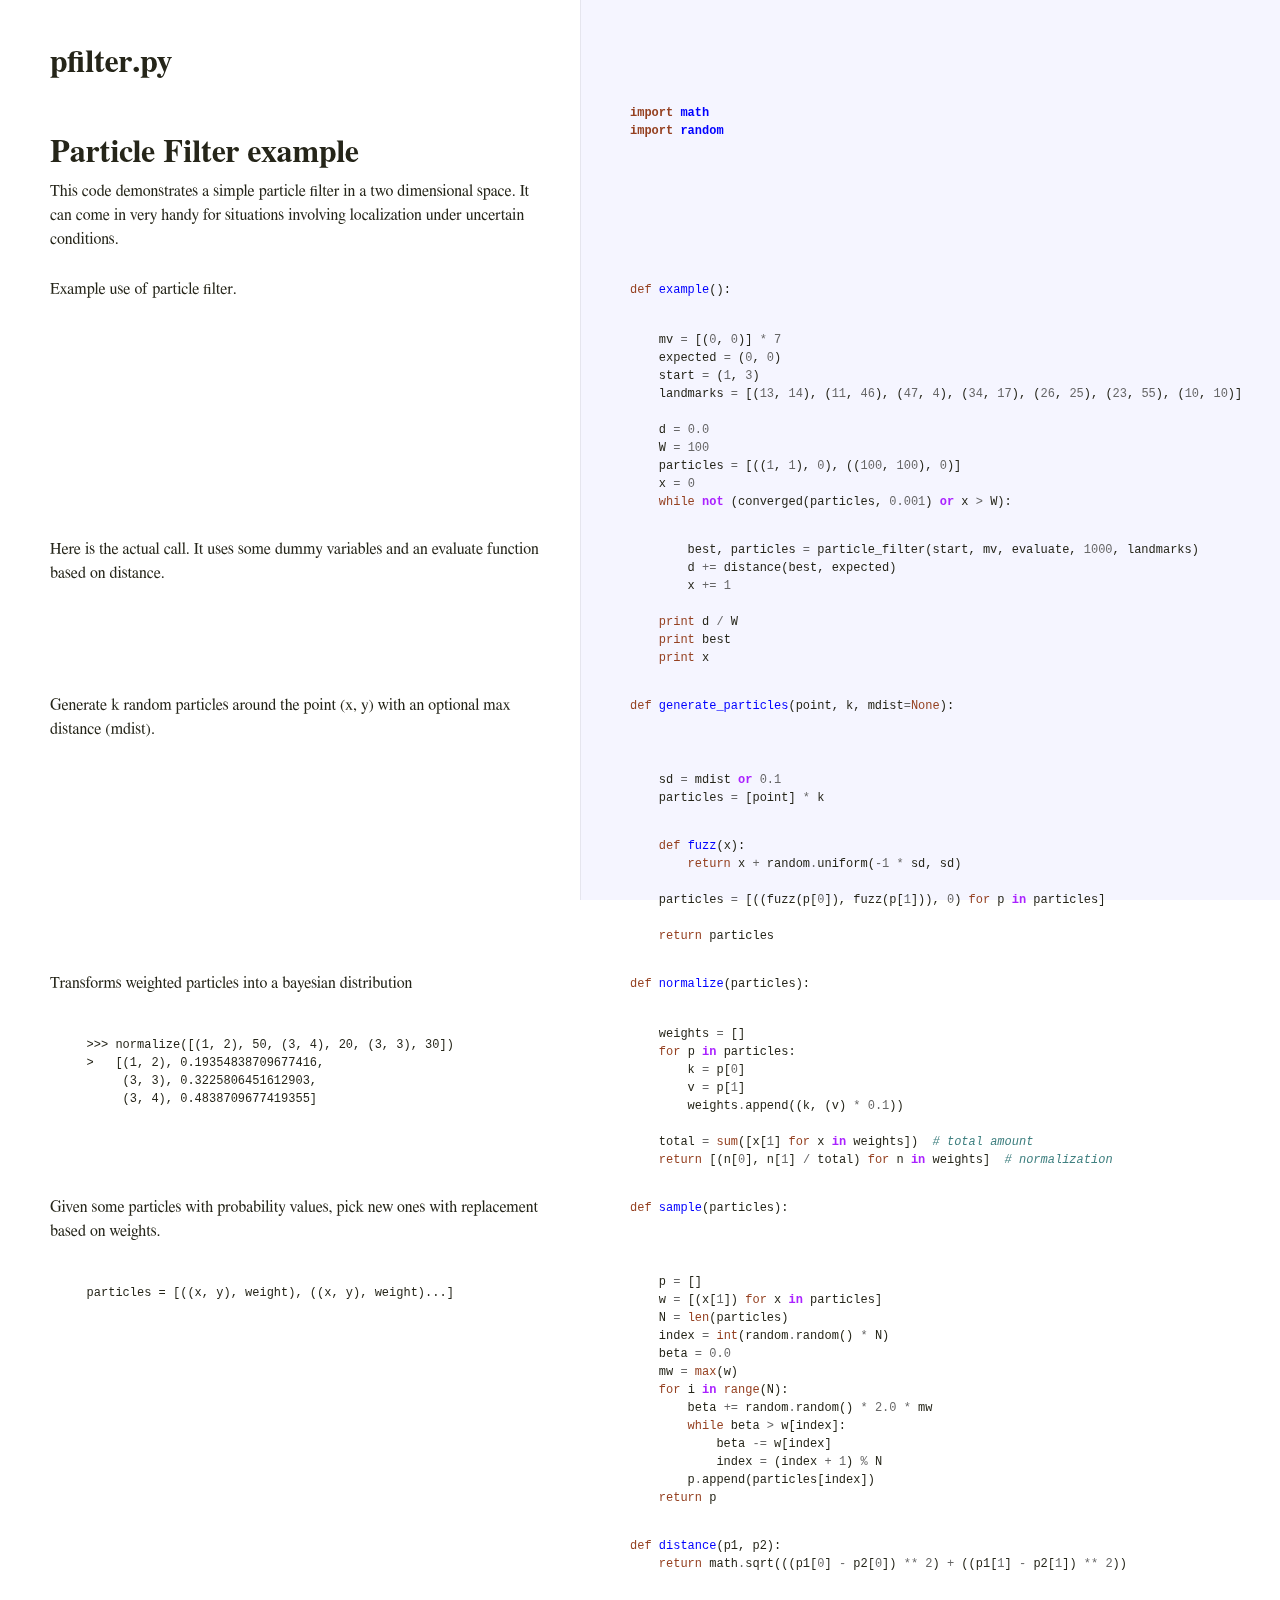
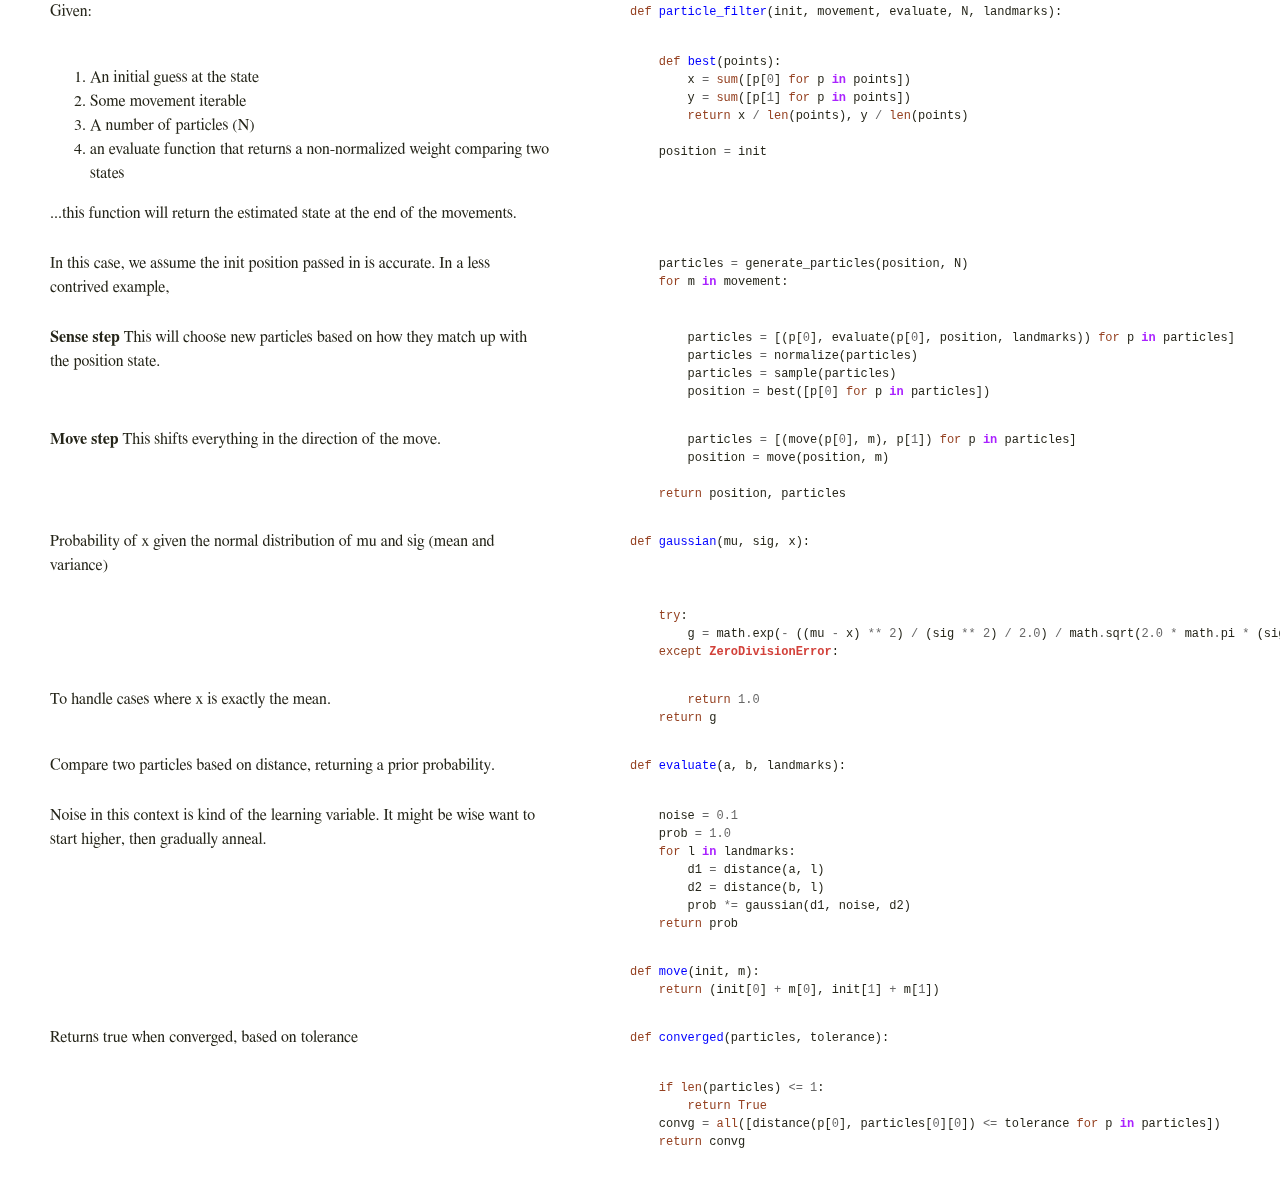
==== docs/pfilter.html @ 171ac540 "docs with pycco" ====
<!DOCTYPE html>
<html>
<head>
  <meta http-equiv="content-type" content="text/html;charset=utf-8">
  <title>pfilter.py</title>
  <link rel="stylesheet" href="pycco.css">
</head>
<body>
<div id="background"></div>
<div id='container'>
  <div class='section'>
    <div class='docs'><h1>pfilter.py</h1></div>
  </div>
  <div class='clearall'>
  <div class='section' id='section-0'>
    <div class='docs'>
      <div class='octowrap'>
        <a class='octothorpe' href='#section-0'>#</a>
      </div>
      <h1>Particle Filter example</h1>
<p>This code demonstrates a simple particle filter in a two dimensional space. It can come in very handy for situations involving localization under uncertain conditions.</p>
    </div>
    <div class='code'>
      <div class="highlight"><pre><span class="kn">import</span> <span class="nn">math</span>
<span class="kn">import</span> <span class="nn">random</span></pre></div>
    </div>
  </div>
  <div class='clearall'></div>
  <div class='section' id='section-1'>
    <div class='docs'>
      <div class='octowrap'>
        <a class='octothorpe' href='#section-1'>#</a>
      </div>
      <p>Example use of particle filter.</p>
    </div>
    <div class='code'>
      <div class="highlight"><pre><span class="k">def</span> <span class="nf">example</span><span class="p">():</span></pre></div>
    </div>
  </div>
  <div class='clearall'></div>
  <div class='section' id='section-2'>
    <div class='docs'>
      <div class='octowrap'>
        <a class='octothorpe' href='#section-2'>#</a>
      </div>
      
    </div>
    <div class='code'>
      <div class="highlight"><pre>    <span class="n">mv</span> <span class="o">=</span> <span class="p">[(</span><span class="mi">0</span><span class="p">,</span> <span class="mi">0</span><span class="p">)]</span> <span class="o">*</span> <span class="mi">7</span>
    <span class="n">expected</span> <span class="o">=</span> <span class="p">(</span><span class="mi">0</span><span class="p">,</span> <span class="mi">0</span><span class="p">)</span>
    <span class="n">start</span> <span class="o">=</span> <span class="p">(</span><span class="mi">1</span><span class="p">,</span> <span class="mi">3</span><span class="p">)</span>
    <span class="n">landmarks</span> <span class="o">=</span> <span class="p">[(</span><span class="mi">13</span><span class="p">,</span> <span class="mi">14</span><span class="p">),</span> <span class="p">(</span><span class="mi">11</span><span class="p">,</span> <span class="mi">46</span><span class="p">),</span> <span class="p">(</span><span class="mi">47</span><span class="p">,</span> <span class="mi">4</span><span class="p">),</span> <span class="p">(</span><span class="mi">34</span><span class="p">,</span> <span class="mi">17</span><span class="p">),</span> <span class="p">(</span><span class="mi">26</span><span class="p">,</span> <span class="mi">25</span><span class="p">),</span> <span class="p">(</span><span class="mi">23</span><span class="p">,</span> <span class="mi">55</span><span class="p">),</span> <span class="p">(</span><span class="mi">10</span><span class="p">,</span> <span class="mi">10</span><span class="p">)]</span>

    <span class="n">d</span> <span class="o">=</span> <span class="mf">0.0</span>
    <span class="n">W</span> <span class="o">=</span> <span class="mi">100</span>
    <span class="n">particles</span> <span class="o">=</span> <span class="p">[((</span><span class="mi">1</span><span class="p">,</span> <span class="mi">1</span><span class="p">),</span> <span class="mi">0</span><span class="p">),</span> <span class="p">((</span><span class="mi">100</span><span class="p">,</span> <span class="mi">100</span><span class="p">),</span> <span class="mi">0</span><span class="p">)]</span>
    <span class="n">x</span> <span class="o">=</span> <span class="mi">0</span>
    <span class="k">while</span> <span class="ow">not</span> <span class="p">(</span><span class="n">converged</span><span class="p">(</span><span class="n">particles</span><span class="p">,</span> <span class="mf">0.001</span><span class="p">)</span> <span class="ow">or</span> <span class="n">x</span> <span class="o">&gt;</span> <span class="n">W</span><span class="p">):</span></pre></div>
    </div>
  </div>
  <div class='clearall'></div>
  <div class='section' id='section-3'>
    <div class='docs'>
      <div class='octowrap'>
        <a class='octothorpe' href='#section-3'>#</a>
      </div>
      <p>Here is the actual call. It uses some dummy variables and an evaluate function based on distance.</p>
    </div>
    <div class='code'>
      <div class="highlight"><pre>        <span class="n">best</span><span class="p">,</span> <span class="n">particles</span> <span class="o">=</span> <span class="n">particle_filter</span><span class="p">(</span><span class="n">start</span><span class="p">,</span> <span class="n">mv</span><span class="p">,</span> <span class="n">evaluate</span><span class="p">,</span> <span class="mi">1000</span><span class="p">,</span> <span class="n">landmarks</span><span class="p">)</span>
        <span class="n">d</span> <span class="o">+=</span> <span class="n">distance</span><span class="p">(</span><span class="n">best</span><span class="p">,</span> <span class="n">expected</span><span class="p">)</span>
        <span class="n">x</span> <span class="o">+=</span> <span class="mi">1</span>

    <span class="k">print</span> <span class="n">d</span> <span class="o">/</span> <span class="n">W</span>
    <span class="k">print</span> <span class="n">best</span>
    <span class="k">print</span> <span class="n">x</span></pre></div>
    </div>
  </div>
  <div class='clearall'></div>
  <div class='section' id='section-4'>
    <div class='docs'>
      <div class='octowrap'>
        <a class='octothorpe' href='#section-4'>#</a>
      </div>
      <p>Generate k random particles around the point (x, y) with an optional max distance (mdist).</p>
    </div>
    <div class='code'>
      <div class="highlight"><pre><span class="k">def</span> <span class="nf">generate_particles</span><span class="p">(</span><span class="n">point</span><span class="p">,</span> <span class="n">k</span><span class="p">,</span> <span class="n">mdist</span><span class="o">=</span><span class="bp">None</span><span class="p">):</span></pre></div>
    </div>
  </div>
  <div class='clearall'></div>
  <div class='section' id='section-5'>
    <div class='docs'>
      <div class='octowrap'>
        <a class='octothorpe' href='#section-5'>#</a>
      </div>
      
    </div>
    <div class='code'>
      <div class="highlight"><pre>    <span class="n">sd</span> <span class="o">=</span> <span class="n">mdist</span> <span class="ow">or</span> <span class="mf">0.1</span>
    <span class="n">particles</span> <span class="o">=</span> <span class="p">[</span><span class="n">point</span><span class="p">]</span> <span class="o">*</span> <span class="n">k</span></pre></div>
    </div>
  </div>
  <div class='clearall'></div>
  <div class='section' id='section-6'>
    <div class='docs'>
      <div class='octowrap'>
        <a class='octothorpe' href='#section-6'>#</a>
      </div>
      
    </div>
    <div class='code'>
      <div class="highlight"><pre>    <span class="k">def</span> <span class="nf">fuzz</span><span class="p">(</span><span class="n">x</span><span class="p">):</span>
        <span class="k">return</span> <span class="n">x</span> <span class="o">+</span> <span class="n">random</span><span class="o">.</span><span class="n">uniform</span><span class="p">(</span><span class="o">-</span><span class="mi">1</span> <span class="o">*</span> <span class="n">sd</span><span class="p">,</span> <span class="n">sd</span><span class="p">)</span>

    <span class="n">particles</span> <span class="o">=</span> <span class="p">[((</span><span class="n">fuzz</span><span class="p">(</span><span class="n">p</span><span class="p">[</span><span class="mi">0</span><span class="p">]),</span> <span class="n">fuzz</span><span class="p">(</span><span class="n">p</span><span class="p">[</span><span class="mi">1</span><span class="p">])),</span> <span class="mi">0</span><span class="p">)</span> <span class="k">for</span> <span class="n">p</span> <span class="ow">in</span> <span class="n">particles</span><span class="p">]</span>

    <span class="k">return</span> <span class="n">particles</span></pre></div>
    </div>
  </div>
  <div class='clearall'></div>
  <div class='section' id='section-7'>
    <div class='docs'>
      <div class='octowrap'>
        <a class='octothorpe' href='#section-7'>#</a>
      </div>
      <p>Transforms weighted particles into a bayesian distribution</p>
    </div>
    <div class='code'>
      <div class="highlight"><pre><span class="k">def</span> <span class="nf">normalize</span><span class="p">(</span><span class="n">particles</span><span class="p">):</span></pre></div>
    </div>
  </div>
  <div class='clearall'></div>
  <div class='section' id='section-8'>
    <div class='docs'>
      <div class='octowrap'>
        <a class='octothorpe' href='#section-8'>#</a>
      </div>
      <pre><code>   &gt;&gt;&gt; normalize([(1, 2), 50, (3, 4), 20, (3, 3), 30])
   &gt;   [(1, 2), 0.19354838709677416,
        (3, 3), 0.3225806451612903,
        (3, 4), 0.4838709677419355]
</code></pre>
    </div>
    <div class='code'>
      <div class="highlight"><pre>    <span class="n">weights</span> <span class="o">=</span> <span class="p">[]</span>
    <span class="k">for</span> <span class="n">p</span> <span class="ow">in</span> <span class="n">particles</span><span class="p">:</span>
        <span class="n">k</span> <span class="o">=</span> <span class="n">p</span><span class="p">[</span><span class="mi">0</span><span class="p">]</span>
        <span class="n">v</span> <span class="o">=</span> <span class="n">p</span><span class="p">[</span><span class="mi">1</span><span class="p">]</span>
        <span class="n">weights</span><span class="o">.</span><span class="n">append</span><span class="p">((</span><span class="n">k</span><span class="p">,</span> <span class="p">(</span><span class="n">v</span><span class="p">)</span> <span class="o">*</span> <span class="mf">0.1</span><span class="p">))</span>

    <span class="n">total</span> <span class="o">=</span> <span class="nb">sum</span><span class="p">([</span><span class="n">x</span><span class="p">[</span><span class="mi">1</span><span class="p">]</span> <span class="k">for</span> <span class="n">x</span> <span class="ow">in</span> <span class="n">weights</span><span class="p">])</span>  <span class="c"># total amount</span>
    <span class="k">return</span> <span class="p">[(</span><span class="n">n</span><span class="p">[</span><span class="mi">0</span><span class="p">],</span> <span class="n">n</span><span class="p">[</span><span class="mi">1</span><span class="p">]</span> <span class="o">/</span> <span class="n">total</span><span class="p">)</span> <span class="k">for</span> <span class="n">n</span> <span class="ow">in</span> <span class="n">weights</span><span class="p">]</span>  <span class="c"># normalization</span></pre></div>
    </div>
  </div>
  <div class='clearall'></div>
  <div class='section' id='section-9'>
    <div class='docs'>
      <div class='octowrap'>
        <a class='octothorpe' href='#section-9'>#</a>
      </div>
      <p>Given some particles with probability values, pick new ones with replacement based on weights.</p>
    </div>
    <div class='code'>
      <div class="highlight"><pre><span class="k">def</span> <span class="nf">sample</span><span class="p">(</span><span class="n">particles</span><span class="p">):</span></pre></div>
    </div>
  </div>
  <div class='clearall'></div>
  <div class='section' id='section-10'>
    <div class='docs'>
      <div class='octowrap'>
        <a class='octothorpe' href='#section-10'>#</a>
      </div>
      <pre><code>   particles = [((x, y), weight), ((x, y), weight)...]
</code></pre>
    </div>
    <div class='code'>
      <div class="highlight"><pre>    <span class="n">p</span> <span class="o">=</span> <span class="p">[]</span>
    <span class="n">w</span> <span class="o">=</span> <span class="p">[(</span><span class="n">x</span><span class="p">[</span><span class="mi">1</span><span class="p">])</span> <span class="k">for</span> <span class="n">x</span> <span class="ow">in</span> <span class="n">particles</span><span class="p">]</span>
    <span class="n">N</span> <span class="o">=</span> <span class="nb">len</span><span class="p">(</span><span class="n">particles</span><span class="p">)</span>
    <span class="n">index</span> <span class="o">=</span> <span class="nb">int</span><span class="p">(</span><span class="n">random</span><span class="o">.</span><span class="n">random</span><span class="p">()</span> <span class="o">*</span> <span class="n">N</span><span class="p">)</span>
    <span class="n">beta</span> <span class="o">=</span> <span class="mf">0.0</span>
    <span class="n">mw</span> <span class="o">=</span> <span class="nb">max</span><span class="p">(</span><span class="n">w</span><span class="p">)</span>
    <span class="k">for</span> <span class="n">i</span> <span class="ow">in</span> <span class="nb">range</span><span class="p">(</span><span class="n">N</span><span class="p">):</span>
        <span class="n">beta</span> <span class="o">+=</span> <span class="n">random</span><span class="o">.</span><span class="n">random</span><span class="p">()</span> <span class="o">*</span> <span class="mf">2.0</span> <span class="o">*</span> <span class="n">mw</span>
        <span class="k">while</span> <span class="n">beta</span> <span class="o">&gt;</span> <span class="n">w</span><span class="p">[</span><span class="n">index</span><span class="p">]:</span>
            <span class="n">beta</span> <span class="o">-=</span> <span class="n">w</span><span class="p">[</span><span class="n">index</span><span class="p">]</span>
            <span class="n">index</span> <span class="o">=</span> <span class="p">(</span><span class="n">index</span> <span class="o">+</span> <span class="mi">1</span><span class="p">)</span> <span class="o">%</span> <span class="n">N</span>
        <span class="n">p</span><span class="o">.</span><span class="n">append</span><span class="p">(</span><span class="n">particles</span><span class="p">[</span><span class="n">index</span><span class="p">])</span>
    <span class="k">return</span> <span class="n">p</span></pre></div>
    </div>
  </div>
  <div class='clearall'></div>
  <div class='section' id='section-11'>
    <div class='docs'>
      <div class='octowrap'>
        <a class='octothorpe' href='#section-11'>#</a>
      </div>
      
    </div>
    <div class='code'>
      <div class="highlight"><pre><span class="k">def</span> <span class="nf">distance</span><span class="p">(</span><span class="n">p1</span><span class="p">,</span> <span class="n">p2</span><span class="p">):</span>
    <span class="k">return</span> <span class="n">math</span><span class="o">.</span><span class="n">sqrt</span><span class="p">(((</span><span class="n">p1</span><span class="p">[</span><span class="mi">0</span><span class="p">]</span> <span class="o">-</span> <span class="n">p2</span><span class="p">[</span><span class="mi">0</span><span class="p">])</span> <span class="o">**</span> <span class="mi">2</span><span class="p">)</span> <span class="o">+</span> <span class="p">((</span><span class="n">p1</span><span class="p">[</span><span class="mi">1</span><span class="p">]</span> <span class="o">-</span> <span class="n">p2</span><span class="p">[</span><span class="mi">1</span><span class="p">])</span> <span class="o">**</span> <span class="mi">2</span><span class="p">))</span></pre></div>
    </div>
  </div>
  <div class='clearall'></div>
  <div class='section' id='section-12'>
    <div class='docs'>
      <div class='octowrap'>
        <a class='octothorpe' href='#section-12'>#</a>
      </div>
      <p>Given:</p>
    </div>
    <div class='code'>
      <div class="highlight"><pre><span class="k">def</span> <span class="nf">particle_filter</span><span class="p">(</span><span class="n">init</span><span class="p">,</span> <span class="n">movement</span><span class="p">,</span> <span class="n">evaluate</span><span class="p">,</span> <span class="n">N</span><span class="p">,</span> <span class="n">landmarks</span><span class="p">):</span></pre></div>
    </div>
  </div>
  <div class='clearall'></div>
  <div class='section' id='section-13'>
    <div class='docs'>
      <div class='octowrap'>
        <a class='octothorpe' href='#section-13'>#</a>
      </div>
      <ol>
<li>An initial guess at the state</li>
<li>Some movement iterable</li>
<li>A number of particles (N)</li>
<li>an evaluate function that returns a non-normalized weight comparing two states</li>
</ol>
<p>...this function will return the estimated state at the end of the movements.</p>
    </div>
    <div class='code'>
      <div class="highlight"><pre>    <span class="k">def</span> <span class="nf">best</span><span class="p">(</span><span class="n">points</span><span class="p">):</span>
        <span class="n">x</span> <span class="o">=</span> <span class="nb">sum</span><span class="p">([</span><span class="n">p</span><span class="p">[</span><span class="mi">0</span><span class="p">]</span> <span class="k">for</span> <span class="n">p</span> <span class="ow">in</span> <span class="n">points</span><span class="p">])</span>
        <span class="n">y</span> <span class="o">=</span> <span class="nb">sum</span><span class="p">([</span><span class="n">p</span><span class="p">[</span><span class="mi">1</span><span class="p">]</span> <span class="k">for</span> <span class="n">p</span> <span class="ow">in</span> <span class="n">points</span><span class="p">])</span>
        <span class="k">return</span> <span class="n">x</span> <span class="o">/</span> <span class="nb">len</span><span class="p">(</span><span class="n">points</span><span class="p">),</span> <span class="n">y</span> <span class="o">/</span> <span class="nb">len</span><span class="p">(</span><span class="n">points</span><span class="p">)</span>

    <span class="n">position</span> <span class="o">=</span> <span class="n">init</span></pre></div>
    </div>
  </div>
  <div class='clearall'></div>
  <div class='section' id='section-14'>
    <div class='docs'>
      <div class='octowrap'>
        <a class='octothorpe' href='#section-14'>#</a>
      </div>
      <p>In this case, we assume the init position passed in is accurate. In a less contrived example,</p>
    </div>
    <div class='code'>
      <div class="highlight"><pre>    <span class="n">particles</span> <span class="o">=</span> <span class="n">generate_particles</span><span class="p">(</span><span class="n">position</span><span class="p">,</span> <span class="n">N</span><span class="p">)</span>
    <span class="k">for</span> <span class="n">m</span> <span class="ow">in</span> <span class="n">movement</span><span class="p">:</span></pre></div>
    </div>
  </div>
  <div class='clearall'></div>
  <div class='section' id='section-15'>
    <div class='docs'>
      <div class='octowrap'>
        <a class='octothorpe' href='#section-15'>#</a>
      </div>
      <p><strong>Sense step</strong>
This will choose new particles based on how they match up with the position state.</p>
    </div>
    <div class='code'>
      <div class="highlight"><pre>        <span class="n">particles</span> <span class="o">=</span> <span class="p">[(</span><span class="n">p</span><span class="p">[</span><span class="mi">0</span><span class="p">],</span> <span class="n">evaluate</span><span class="p">(</span><span class="n">p</span><span class="p">[</span><span class="mi">0</span><span class="p">],</span> <span class="n">position</span><span class="p">,</span> <span class="n">landmarks</span><span class="p">))</span> <span class="k">for</span> <span class="n">p</span> <span class="ow">in</span> <span class="n">particles</span><span class="p">]</span>
        <span class="n">particles</span> <span class="o">=</span> <span class="n">normalize</span><span class="p">(</span><span class="n">particles</span><span class="p">)</span>
        <span class="n">particles</span> <span class="o">=</span> <span class="n">sample</span><span class="p">(</span><span class="n">particles</span><span class="p">)</span>
        <span class="n">position</span> <span class="o">=</span> <span class="n">best</span><span class="p">([</span><span class="n">p</span><span class="p">[</span><span class="mi">0</span><span class="p">]</span> <span class="k">for</span> <span class="n">p</span> <span class="ow">in</span> <span class="n">particles</span><span class="p">])</span></pre></div>
    </div>
  </div>
  <div class='clearall'></div>
  <div class='section' id='section-16'>
    <div class='docs'>
      <div class='octowrap'>
        <a class='octothorpe' href='#section-16'>#</a>
      </div>
      <p><strong>Move step</strong>
This shifts everything in the direction of the move.</p>
    </div>
    <div class='code'>
      <div class="highlight"><pre>        <span class="n">particles</span> <span class="o">=</span> <span class="p">[(</span><span class="n">move</span><span class="p">(</span><span class="n">p</span><span class="p">[</span><span class="mi">0</span><span class="p">],</span> <span class="n">m</span><span class="p">),</span> <span class="n">p</span><span class="p">[</span><span class="mi">1</span><span class="p">])</span> <span class="k">for</span> <span class="n">p</span> <span class="ow">in</span> <span class="n">particles</span><span class="p">]</span>
        <span class="n">position</span> <span class="o">=</span> <span class="n">move</span><span class="p">(</span><span class="n">position</span><span class="p">,</span> <span class="n">m</span><span class="p">)</span>

    <span class="k">return</span> <span class="n">position</span><span class="p">,</span> <span class="n">particles</span></pre></div>
    </div>
  </div>
  <div class='clearall'></div>
  <div class='section' id='section-17'>
    <div class='docs'>
      <div class='octowrap'>
        <a class='octothorpe' href='#section-17'>#</a>
      </div>
      <p>Probability of x given the normal distribution of mu and sig (mean and variance)</p>
    </div>
    <div class='code'>
      <div class="highlight"><pre><span class="k">def</span> <span class="nf">gaussian</span><span class="p">(</span><span class="n">mu</span><span class="p">,</span> <span class="n">sig</span><span class="p">,</span> <span class="n">x</span><span class="p">):</span></pre></div>
    </div>
  </div>
  <div class='clearall'></div>
  <div class='section' id='section-18'>
    <div class='docs'>
      <div class='octowrap'>
        <a class='octothorpe' href='#section-18'>#</a>
      </div>
      
    </div>
    <div class='code'>
      <div class="highlight"><pre>    <span class="k">try</span><span class="p">:</span>
        <span class="n">g</span> <span class="o">=</span> <span class="n">math</span><span class="o">.</span><span class="n">exp</span><span class="p">(</span><span class="o">-</span> <span class="p">((</span><span class="n">mu</span> <span class="o">-</span> <span class="n">x</span><span class="p">)</span> <span class="o">**</span> <span class="mi">2</span><span class="p">)</span> <span class="o">/</span> <span class="p">(</span><span class="n">sig</span> <span class="o">**</span> <span class="mi">2</span><span class="p">)</span> <span class="o">/</span> <span class="mf">2.0</span><span class="p">)</span> <span class="o">/</span> <span class="n">math</span><span class="o">.</span><span class="n">sqrt</span><span class="p">(</span><span class="mf">2.0</span> <span class="o">*</span> <span class="n">math</span><span class="o">.</span><span class="n">pi</span> <span class="o">*</span> <span class="p">(</span><span class="n">sig</span> <span class="o">**</span> <span class="mi">2</span><span class="p">))</span>
    <span class="k">except</span> <span class="ne">ZeroDivisionError</span><span class="p">:</span></pre></div>
    </div>
  </div>
  <div class='clearall'></div>
  <div class='section' id='section-19'>
    <div class='docs'>
      <div class='octowrap'>
        <a class='octothorpe' href='#section-19'>#</a>
      </div>
      <p>To handle cases where x is exactly the mean.</p>
    </div>
    <div class='code'>
      <div class="highlight"><pre>        <span class="k">return</span> <span class="mf">1.0</span>
    <span class="k">return</span> <span class="n">g</span></pre></div>
    </div>
  </div>
  <div class='clearall'></div>
  <div class='section' id='section-20'>
    <div class='docs'>
      <div class='octowrap'>
        <a class='octothorpe' href='#section-20'>#</a>
      </div>
      <p>Compare two particles based on distance, returning a prior probability.</p>
    </div>
    <div class='code'>
      <div class="highlight"><pre><span class="k">def</span> <span class="nf">evaluate</span><span class="p">(</span><span class="n">a</span><span class="p">,</span> <span class="n">b</span><span class="p">,</span> <span class="n">landmarks</span><span class="p">):</span></pre></div>
    </div>
  </div>
  <div class='clearall'></div>
  <div class='section' id='section-21'>
    <div class='docs'>
      <div class='octowrap'>
        <a class='octothorpe' href='#section-21'>#</a>
      </div>
      <p>Noise in this context is kind of the learning variable. It might be wise want to start higher, then gradually anneal.</p>
    </div>
    <div class='code'>
      <div class="highlight"><pre>    <span class="n">noise</span> <span class="o">=</span> <span class="mf">0.1</span>
    <span class="n">prob</span> <span class="o">=</span> <span class="mf">1.0</span>
    <span class="k">for</span> <span class="n">l</span> <span class="ow">in</span> <span class="n">landmarks</span><span class="p">:</span>
        <span class="n">d1</span> <span class="o">=</span> <span class="n">distance</span><span class="p">(</span><span class="n">a</span><span class="p">,</span> <span class="n">l</span><span class="p">)</span>
        <span class="n">d2</span> <span class="o">=</span> <span class="n">distance</span><span class="p">(</span><span class="n">b</span><span class="p">,</span> <span class="n">l</span><span class="p">)</span>
        <span class="n">prob</span> <span class="o">*=</span> <span class="n">gaussian</span><span class="p">(</span><span class="n">d1</span><span class="p">,</span> <span class="n">noise</span><span class="p">,</span> <span class="n">d2</span><span class="p">)</span>
    <span class="k">return</span> <span class="n">prob</span></pre></div>
    </div>
  </div>
  <div class='clearall'></div>
  <div class='section' id='section-22'>
    <div class='docs'>
      <div class='octowrap'>
        <a class='octothorpe' href='#section-22'>#</a>
      </div>
      
    </div>
    <div class='code'>
      <div class="highlight"><pre><span class="k">def</span> <span class="nf">move</span><span class="p">(</span><span class="n">init</span><span class="p">,</span> <span class="n">m</span><span class="p">):</span>
    <span class="k">return</span> <span class="p">(</span><span class="n">init</span><span class="p">[</span><span class="mi">0</span><span class="p">]</span> <span class="o">+</span> <span class="n">m</span><span class="p">[</span><span class="mi">0</span><span class="p">],</span> <span class="n">init</span><span class="p">[</span><span class="mi">1</span><span class="p">]</span> <span class="o">+</span> <span class="n">m</span><span class="p">[</span><span class="mi">1</span><span class="p">])</span></pre></div>
    </div>
  </div>
  <div class='clearall'></div>
  <div class='section' id='section-23'>
    <div class='docs'>
      <div class='octowrap'>
        <a class='octothorpe' href='#section-23'>#</a>
      </div>
      <p>Returns true when converged, based on tolerance</p>
    </div>
    <div class='code'>
      <div class="highlight"><pre><span class="k">def</span> <span class="nf">converged</span><span class="p">(</span><span class="n">particles</span><span class="p">,</span> <span class="n">tolerance</span><span class="p">):</span></pre></div>
    </div>
  </div>
  <div class='clearall'></div>
  <div class='section' id='section-24'>
    <div class='docs'>
      <div class='octowrap'>
        <a class='octothorpe' href='#section-24'>#</a>
      </div>
      
    </div>
    <div class='code'>
      <div class="highlight"><pre>    <span class="k">if</span> <span class="nb">len</span><span class="p">(</span><span class="n">particles</span><span class="p">)</span> <span class="o">&lt;=</span> <span class="mi">1</span><span class="p">:</span>
        <span class="k">return</span> <span class="bp">True</span>
    <span class="n">convg</span> <span class="o">=</span> <span class="nb">all</span><span class="p">([</span><span class="n">distance</span><span class="p">(</span><span class="n">p</span><span class="p">[</span><span class="mi">0</span><span class="p">],</span> <span class="n">particles</span><span class="p">[</span><span class="mi">0</span><span class="p">][</span><span class="mi">0</span><span class="p">])</span> <span class="o">&lt;=</span> <span class="n">tolerance</span> <span class="k">for</span> <span class="n">p</span> <span class="ow">in</span> <span class="n">particles</span><span class="p">])</span>
    <span class="k">return</span> <span class="n">convg</span>

</pre></div>
    </div>
  </div>
  <div class='clearall'></div>
</div>
</body>
---- docs/pycco.css ----
/*--------------------- Layout and Typography ----------------------------*/
body {
  font-family: 'Palatino Linotype', 'Book Antiqua', Palatino, FreeSerif, serif;
  font-size: 16px;
  line-height: 24px;
  color: #252519;
  margin: 0; padding: 0;
}
a {
  color: #261a3b;
}
  a:visited {
    color: #261a3b;
  }
p {
  margin: 0 0 15px 0;
}
h1, h2, h3, h4, h5, h6 {
  margin: 40px 0 15px 0;
}
h2, h3, h4, h5, h6 {
    margin-top: 0;
  }
#container, div.section {
  position: relative;
}
#background {
  position: fixed;
  top: 0; left: 580px; right: 0; bottom: 0;
  background: #f5f5ff;
  border-left: 1px solid #e5e5ee;
  z-index: -1;
}
#jump_to, #jump_page {
  background: white;
  -webkit-box-shadow: 0 0 25px #777; -moz-box-shadow: 0 0 25px #777;
  -webkit-border-bottom-left-radius: 5px; -moz-border-radius-bottomleft: 5px;
  font: 10px Arial;
  text-transform: uppercase;
  cursor: pointer;
  text-align: right;
}
#jump_to, #jump_wrapper {
  position: fixed;
  right: 0; top: 0;
  padding: 5px 10px;
}
  #jump_wrapper {
    padding: 0;
    display: none;
  }
    #jump_to:hover #jump_wrapper {
      display: block;
    }
    #jump_page {
      padding: 5px 0 3px;
      margin: 0 0 25px 25px;
    }
      #jump_page .source {
        display: block;
        padding: 5px 10px;
        text-decoration: none;
        border-top: 1px solid #eee;
      }
        #jump_page .source:hover {
          background: #f5f5ff;
        }
        #jump_page .source:first-child {
        }
div.docs {
  float: left;
  max-width: 500px;
  min-width: 500px;
  min-height: 5px;
  padding: 10px 25px 1px 50px;
  vertical-align: top;
  text-align: left;
}
  .docs pre {
    margin: 15px 0 15px;
    padding-left: 15px;
  }
  .docs p tt, .docs p code {
    background: #f8f8ff;
    border: 1px solid #dedede;
    font-size: 12px;
    padding: 0 0.2em;
  }
  .octowrap {
    position: relative;
  }
    .octothorpe {
      font: 12px Arial;
      text-decoration: none;
      color: #454545;
      position: absolute;
      top: 3px; left: -20px;
      padding: 1px 2px;
      opacity: 0;
      -webkit-transition: opacity 0.2s linear;
    }
      div.docs:hover .octothorpe {
        opacity: 1;
      }
div.code {
  margin-left: 580px;
  padding: 14px 15px 16px 50px;
  vertical-align: top;
}
  .code pre, .docs p code {
    font-size: 12px;
  }
    pre, tt, code {
      line-height: 18px;
      font-family: Monaco, Consolas, "Lucida Console", monospace;
      margin: 0; padding: 0;
      font-size: 12px;
    }
div.clearall {
    clear: both;
}


/*---------------------- Syntax Highlighting -----------------------------*/
td.linenos { background-color: #f0f0f0; padding-right: 10px; }
span.lineno { background-color: #f0f0f0; padding: 0 5px 0 5px; }
body .hll { background-color: #ffffcc }
body .c { color: #408080; font-style: italic }  /* Comment */
body .err { border: 1px solid #FF0000 }         /* Error */
body .k { color: #954121 }                      /* Keyword */
body .o { color: #666666 }                      /* Operator */
body .cm { color: #408080; font-style: italic } /* Comment.Multiline */
body .cp { color: #BC7A00 }                     /* Comment.Preproc */
body .c1 { color: #408080; font-style: italic } /* Comment.Single */
body .cs { color: #408080; font-style: italic } /* Comment.Special */
body .gd { color: #A00000 }                     /* Generic.Deleted */
body .ge { font-style: italic }                 /* Generic.Emph */
body .gr { color: #FF0000 }                     /* Generic.Error */
body .gh { color: #000080; font-weight: bold }  /* Generic.Heading */
body .gi { color: #00A000 }                     /* Generic.Inserted */
body .go { color: #808080 }                     /* Generic.Output */
body .gp { color: #000080; font-weight: bold }  /* Generic.Prompt */
body .gs { font-weight: bold }                  /* Generic.Strong */
body .gu { color: #800080; font-weight: bold }  /* Generic.Subheading */
body .gt { color: #0040D0 }                     /* Generic.Traceback */
body .kc { color: #954121 }                     /* Keyword.Constant */
body .kd { color: #954121; font-weight: bold }  /* Keyword.Declaration */
body .kn { color: #954121; font-weight: bold }  /* Keyword.Namespace */
body .kp { color: #954121 }                     /* Keyword.Pseudo */
body .kr { color: #954121; font-weight: bold }  /* Keyword.Reserved */
body .kt { color: #B00040 }                     /* Keyword.Type */
body .m { color: #666666 }                      /* Literal.Number */
body .s { color: #219161 }                      /* Literal.String */
body .na { color: #7D9029 }                     /* Name.Attribute */
body .nb { color: #954121 }                     /* Name.Builtin */
body .nc { color: #0000FF; font-weight: bold }  /* Name.Class */
body .no { color: #880000 }                     /* Name.Constant */
body .nd { color: #AA22FF }                     /* Name.Decorator */
body .ni { color: #999999; font-weight: bold }  /* Name.Entity */
body .ne { color: #D2413A; font-weight: bold }  /* Name.Exception */
body .nf { color: #0000FF }                     /* Name.Function */
body .nl { color: #A0A000 }                     /* Name.Label */
body .nn { color: #0000FF; font-weight: bold }  /* Name.Namespace */
body .nt { color: #954121; font-weight: bold }  /* Name.Tag */
body .nv { color: #19469D }                     /* Name.Variable */
body .ow { color: #AA22FF; font-weight: bold }  /* Operator.Word */
body .w { color: #bbbbbb }                      /* Text.Whitespace */
body .mf { color: #666666 }                     /* Literal.Number.Float */
body .mh { color: #666666 }                     /* Literal.Number.Hex */
body .mi { color: #666666 }                     /* Literal.Number.Integer */
body .mo { color: #666666 }                     /* Literal.Number.Oct */
body .sb { color: #219161 }                     /* Literal.String.Backtick */
body .sc { color: #219161 }                     /* Literal.String.Char */
body .sd { color: #219161; font-style: italic } /* Literal.String.Doc */
body .s2 { color: #219161 }                     /* Literal.String.Double */
body .se { color: #BB6622; font-weight: bold }  /* Literal.String.Escape */
body .sh { color: #219161 }                     /* Literal.String.Heredoc */
body .si { color: #BB6688; font-weight: bold }  /* Literal.String.Interpol */
body .sx { color: #954121 }                     /* Literal.String.Other */
body .sr { color: #BB6688 }                     /* Literal.String.Regex */
body .s1 { color: #219161 }                     /* Literal.String.Single */
body .ss { color: #19469D }                     /* Literal.String.Symbol */
body .bp { color: #954121 }                     /* Name.Builtin.Pseudo */
body .vc { color: #19469D }                     /* Name.Variable.Class */
body .vg { color: #19469D }                     /* Name.Variable.Global */
body .vi { color: #19469D }                     /* Name.Variable.Instance */
body .il { color: #666666 }                     /* Literal.Number.Integer.Long */
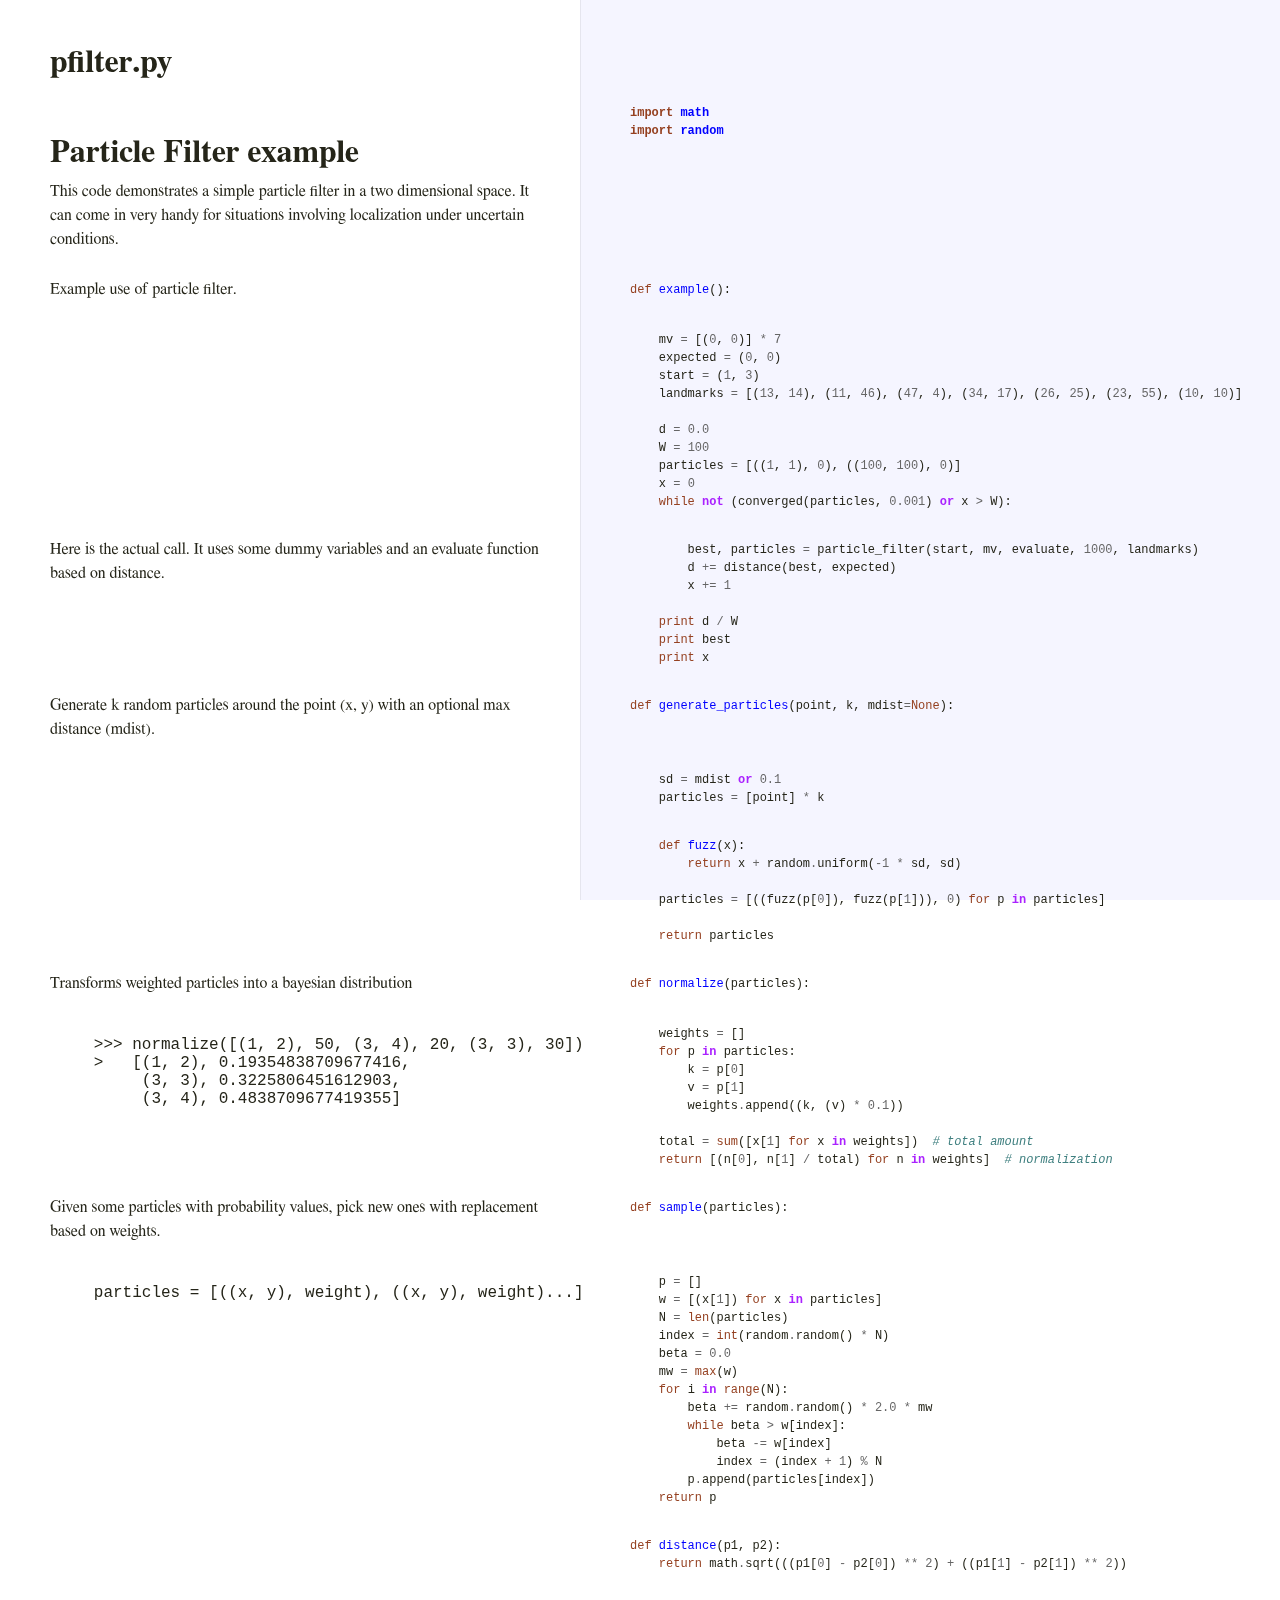
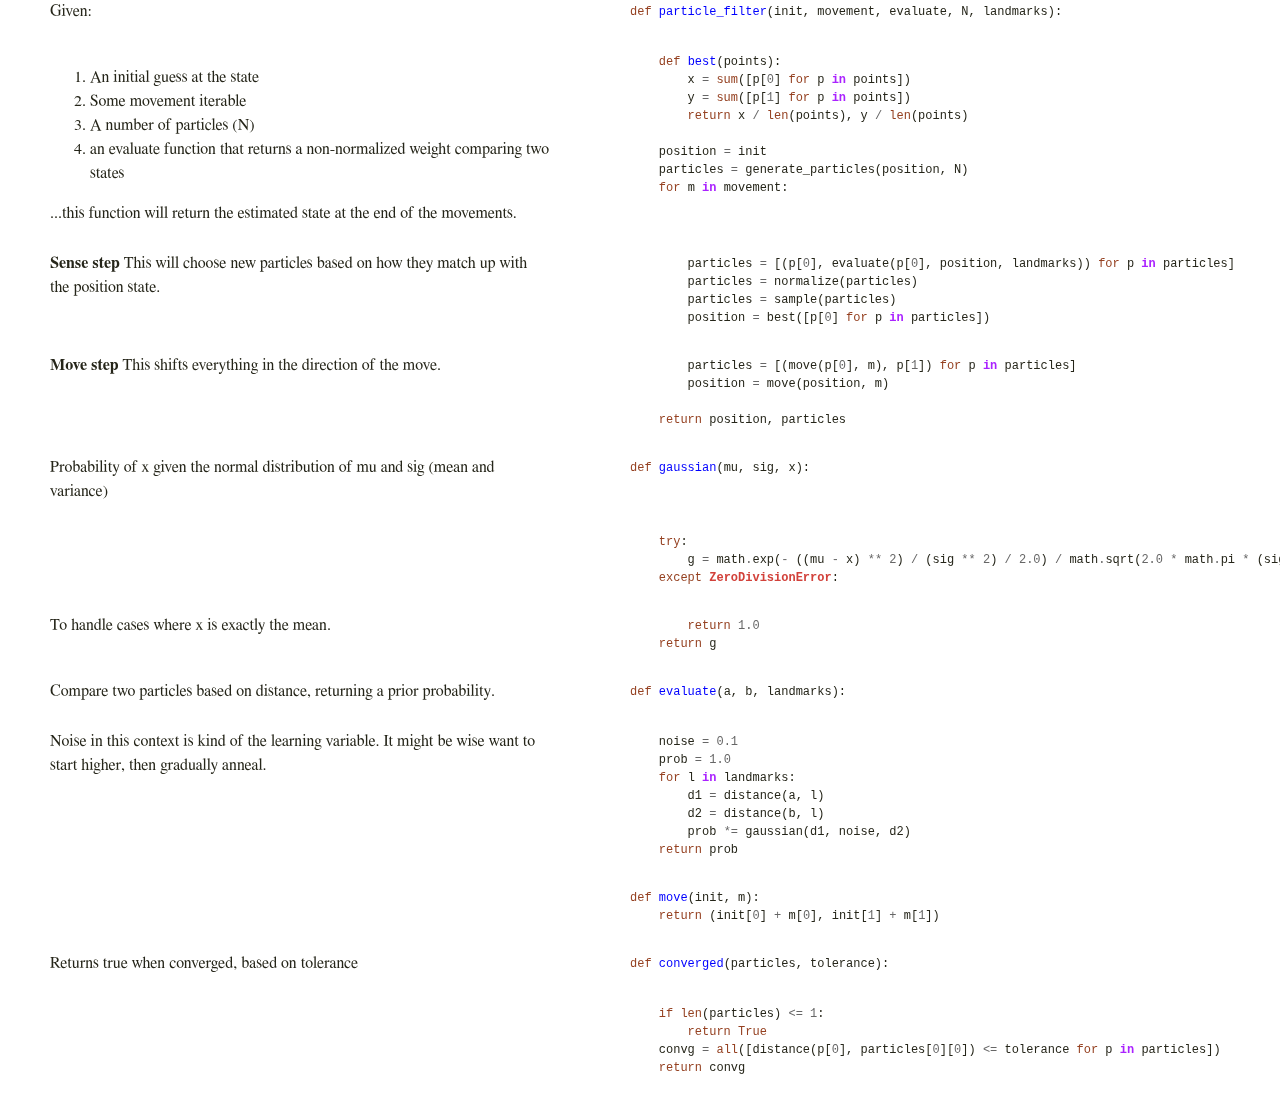
==== commit 6e52d9e3: "doc tweaks" ====
--- a/docs/pfilter.html
+++ b/docs/pfilter.html
@@ -235,7 +235,9 @@
         <span class="n">y</span> <span class="o">=</span> <span class="nb">sum</span><span class="p">([</span><span class="n">p</span><span class="p">[</span><span class="mi">1</span><span class="p">]</span> <span class="k">for</span> <span class="n">p</span> <span class="ow">in</span> <span class="n">points</span><span class="p">])</span>
         <span class="k">return</span> <span class="n">x</span> <span class="o">/</span> <span class="nb">len</span><span class="p">(</span><span class="n">points</span><span class="p">),</span> <span class="n">y</span> <span class="o">/</span> <span class="nb">len</span><span class="p">(</span><span class="n">points</span><span class="p">)</span>
 
-    <span class="n">position</span> <span class="o">=</span> <span class="n">init</span></pre></div>
+    <span class="n">position</span> <span class="o">=</span> <span class="n">init</span>
+    <span class="n">particles</span> <span class="o">=</span> <span class="n">generate_particles</span><span class="p">(</span><span class="n">position</span><span class="p">,</span> <span class="n">N</span><span class="p">)</span>
+    <span class="k">for</span> <span class="n">m</span> <span class="ow">in</span> <span class="n">movement</span><span class="p">:</span></pre></div>
     </div>
   </div>
   <div class='clearall'></div>
@@ -243,19 +245,6 @@
     <div class='docs'>
       <div class='octowrap'>
         <a class='octothorpe' href='#section-14'>#</a>
-      </div>
-      <p>In this case, we assume the init position passed in is accurate. In a less contrived example,</p>
-    </div>
-    <div class='code'>
-      <div class="highlight"><pre>    <span class="n">particles</span> <span class="o">=</span> <span class="n">generate_particles</span><span class="p">(</span><span class="n">position</span><span class="p">,</span> <span class="n">N</span><span class="p">)</span>
-    <span class="k">for</span> <span class="n">m</span> <span class="ow">in</span> <span class="n">movement</span><span class="p">:</span></pre></div>
-    </div>
-  </div>
-  <div class='clearall'></div>
-  <div class='section' id='section-15'>
-    <div class='docs'>
-      <div class='octowrap'>
-        <a class='octothorpe' href='#section-15'>#</a>
       </div>
       <p><strong>Sense step</strong>
 This will choose new particles based on how they match up with the position state.</p>
@@ -268,10 +257,10 @@
     </div>
   </div>
   <div class='clearall'></div>
-  <div class='section' id='section-16'>
-    <div class='docs'>
-      <div class='octowrap'>
-        <a class='octothorpe' href='#section-16'>#</a>
+  <div class='section' id='section-15'>
+    <div class='docs'>
+      <div class='octowrap'>
+        <a class='octothorpe' href='#section-15'>#</a>
       </div>
       <p><strong>Move step</strong>
 This shifts everything in the direction of the move.</p>
@@ -284,22 +273,22 @@
     </div>
   </div>
   <div class='clearall'></div>
+  <div class='section' id='section-16'>
+    <div class='docs'>
+      <div class='octowrap'>
+        <a class='octothorpe' href='#section-16'>#</a>
+      </div>
+      <p>Probability of x given the normal distribution of mu and sig (mean and variance)</p>
+    </div>
+    <div class='code'>
+      <div class="highlight"><pre><span class="k">def</span> <span class="nf">gaussian</span><span class="p">(</span><span class="n">mu</span><span class="p">,</span> <span class="n">sig</span><span class="p">,</span> <span class="n">x</span><span class="p">):</span></pre></div>
+    </div>
+  </div>
+  <div class='clearall'></div>
   <div class='section' id='section-17'>
     <div class='docs'>
       <div class='octowrap'>
         <a class='octothorpe' href='#section-17'>#</a>
-      </div>
-      <p>Probability of x given the normal distribution of mu and sig (mean and variance)</p>
-    </div>
-    <div class='code'>
-      <div class="highlight"><pre><span class="k">def</span> <span class="nf">gaussian</span><span class="p">(</span><span class="n">mu</span><span class="p">,</span> <span class="n">sig</span><span class="p">,</span> <span class="n">x</span><span class="p">):</span></pre></div>
-    </div>
-  </div>
-  <div class='clearall'></div>
-  <div class='section' id='section-18'>
-    <div class='docs'>
-      <div class='octowrap'>
-        <a class='octothorpe' href='#section-18'>#</a>
       </div>
       
     </div>
@@ -310,10 +299,10 @@
     </div>
   </div>
   <div class='clearall'></div>
-  <div class='section' id='section-19'>
-    <div class='docs'>
-      <div class='octowrap'>
-        <a class='octothorpe' href='#section-19'>#</a>
+  <div class='section' id='section-18'>
+    <div class='docs'>
+      <div class='octowrap'>
+        <a class='octothorpe' href='#section-18'>#</a>
       </div>
       <p>To handle cases where x is exactly the mean.</p>
     </div>
@@ -323,22 +312,22 @@
     </div>
   </div>
   <div class='clearall'></div>
+  <div class='section' id='section-19'>
+    <div class='docs'>
+      <div class='octowrap'>
+        <a class='octothorpe' href='#section-19'>#</a>
+      </div>
+      <p>Compare two particles based on distance, returning a prior probability.</p>
+    </div>
+    <div class='code'>
+      <div class="highlight"><pre><span class="k">def</span> <span class="nf">evaluate</span><span class="p">(</span><span class="n">a</span><span class="p">,</span> <span class="n">b</span><span class="p">,</span> <span class="n">landmarks</span><span class="p">):</span></pre></div>
+    </div>
+  </div>
+  <div class='clearall'></div>
   <div class='section' id='section-20'>
     <div class='docs'>
       <div class='octowrap'>
         <a class='octothorpe' href='#section-20'>#</a>
-      </div>
-      <p>Compare two particles based on distance, returning a prior probability.</p>
-    </div>
-    <div class='code'>
-      <div class="highlight"><pre><span class="k">def</span> <span class="nf">evaluate</span><span class="p">(</span><span class="n">a</span><span class="p">,</span> <span class="n">b</span><span class="p">,</span> <span class="n">landmarks</span><span class="p">):</span></pre></div>
-    </div>
-  </div>
-  <div class='clearall'></div>
-  <div class='section' id='section-21'>
-    <div class='docs'>
-      <div class='octowrap'>
-        <a class='octothorpe' href='#section-21'>#</a>
       </div>
       <p>Noise in this context is kind of the learning variable. It might be wise want to start higher, then gradually anneal.</p>
     </div>
@@ -353,10 +342,10 @@
     </div>
   </div>
   <div class='clearall'></div>
-  <div class='section' id='section-22'>
-    <div class='docs'>
-      <div class='octowrap'>
-        <a class='octothorpe' href='#section-22'>#</a>
+  <div class='section' id='section-21'>
+    <div class='docs'>
+      <div class='octowrap'>
+        <a class='octothorpe' href='#section-21'>#</a>
       </div>
       
     </div>
@@ -366,22 +355,22 @@
     </div>
   </div>
   <div class='clearall'></div>
+  <div class='section' id='section-22'>
+    <div class='docs'>
+      <div class='octowrap'>
+        <a class='octothorpe' href='#section-22'>#</a>
+      </div>
+      <p>Returns true when converged, based on tolerance</p>
+    </div>
+    <div class='code'>
+      <div class="highlight"><pre><span class="k">def</span> <span class="nf">converged</span><span class="p">(</span><span class="n">particles</span><span class="p">,</span> <span class="n">tolerance</span><span class="p">):</span></pre></div>
+    </div>
+  </div>
+  <div class='clearall'></div>
   <div class='section' id='section-23'>
     <div class='docs'>
       <div class='octowrap'>
         <a class='octothorpe' href='#section-23'>#</a>
-      </div>
-      <p>Returns true when converged, based on tolerance</p>
-    </div>
-    <div class='code'>
-      <div class="highlight"><pre><span class="k">def</span> <span class="nf">converged</span><span class="p">(</span><span class="n">particles</span><span class="p">,</span> <span class="n">tolerance</span><span class="p">):</span></pre></div>
-    </div>
-  </div>
-  <div class='clearall'></div>
-  <div class='section' id='section-24'>
-    <div class='docs'>
-      <div class='octowrap'>
-        <a class='octothorpe' href='#section-24'>#</a>
       </div>
       
     </div>
--- a/docs/pycco.css
+++ b/docs/pycco.css
@@ -114,7 +114,6 @@
       line-height: 18px;
       font-family: Monaco, Consolas, "Lucida Console", monospace;
       margin: 0; padding: 0;
-      font-size: 12px;
     }
 div.clearall {
     clear: both;
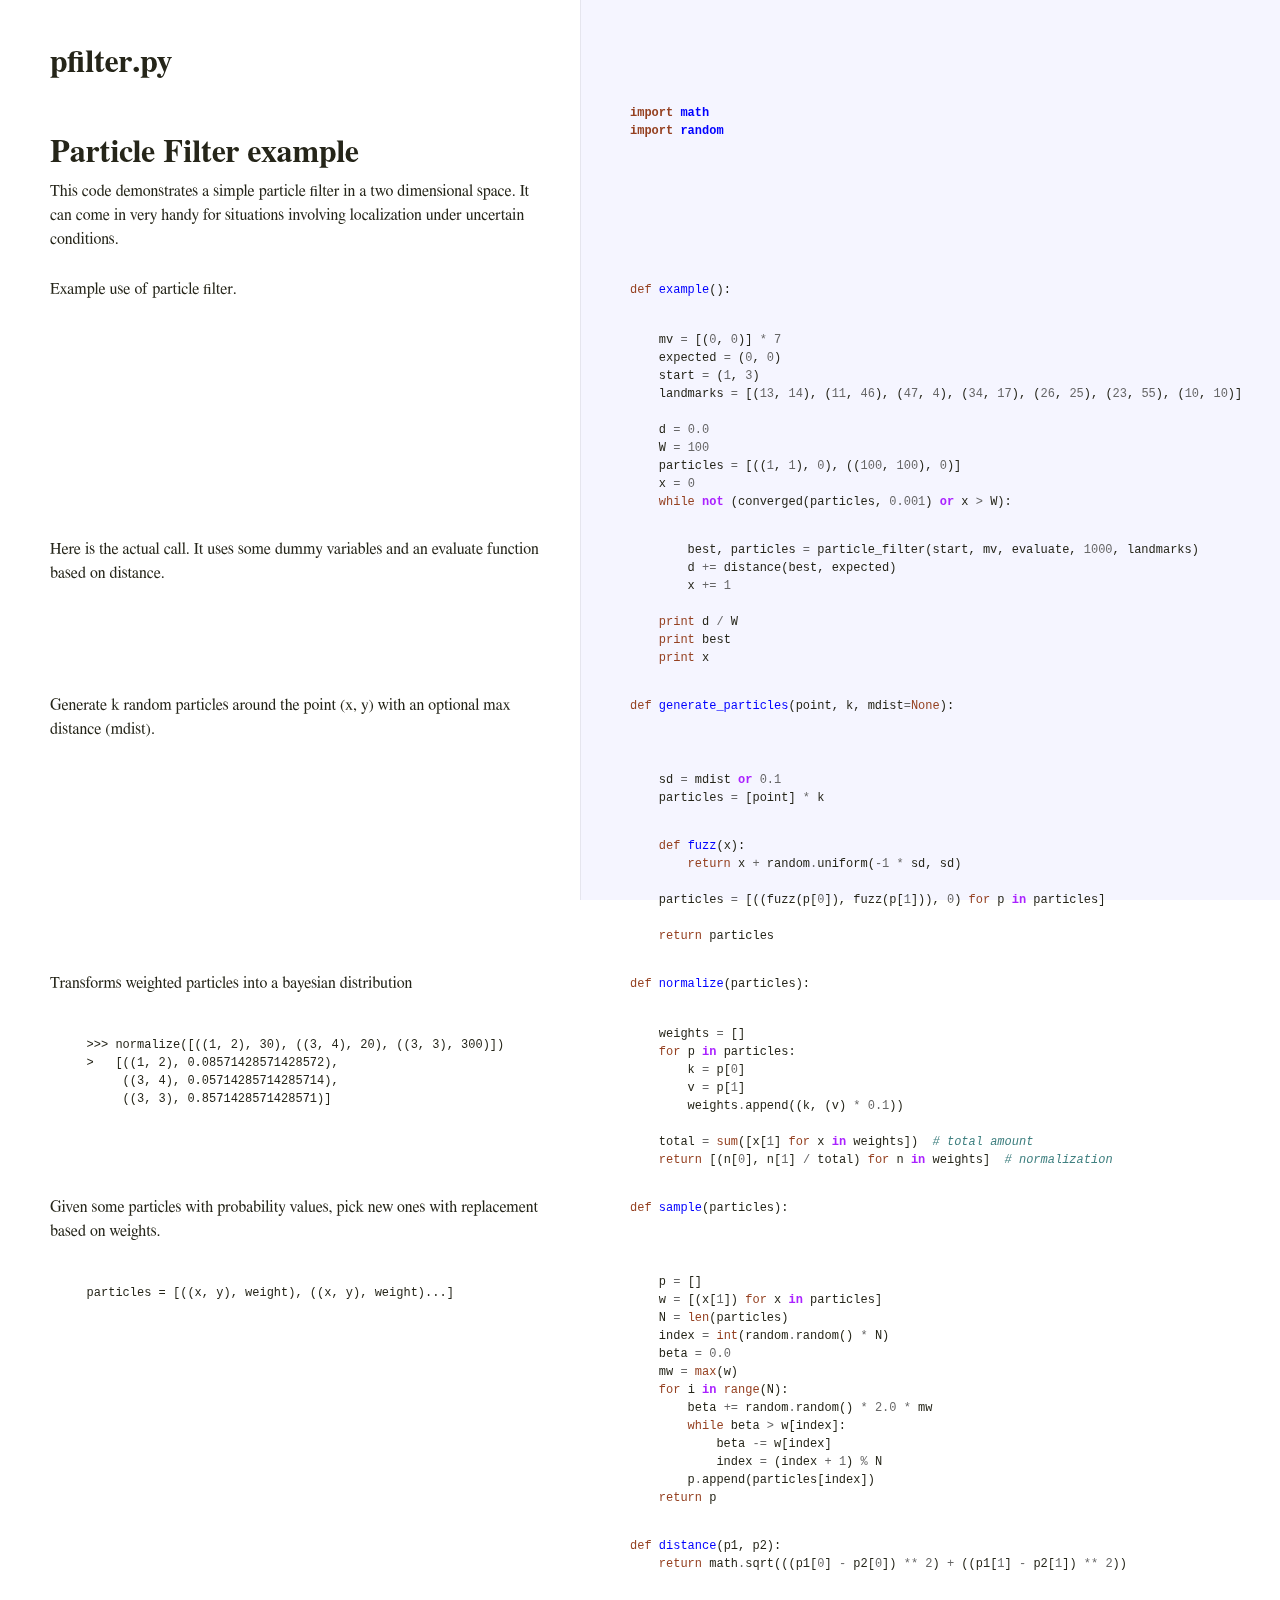
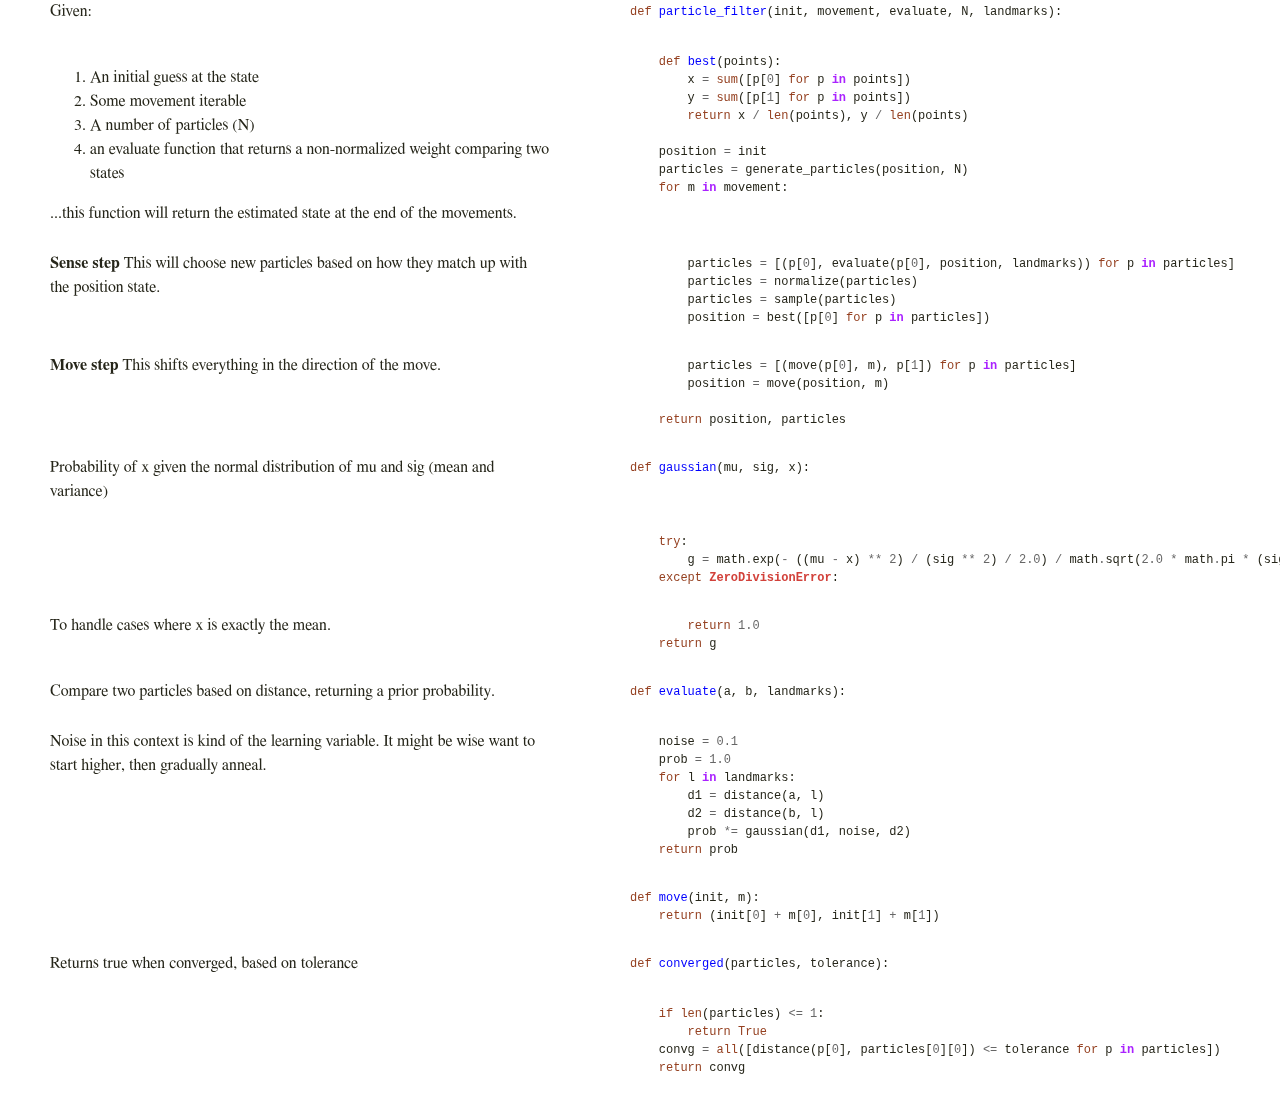
==== commit a7c640b7: "doc gen" ====
--- a/docs/pfilter.html
+++ b/docs/pfilter.html
@@ -136,10 +136,10 @@
       <div class='octowrap'>
         <a class='octothorpe' href='#section-8'>#</a>
       </div>
-      <pre><code>   &gt;&gt;&gt; normalize([(1, 2), 50, (3, 4), 20, (3, 3), 30])
-   &gt;   [(1, 2), 0.19354838709677416,
-        (3, 3), 0.3225806451612903,
-        (3, 4), 0.4838709677419355]
+      <pre><code>   &gt;&gt;&gt; normalize([((1, 2), 30), ((3, 4), 20), ((3, 3), 300)])
+   &gt;   [((1, 2), 0.08571428571428572),
+        ((3, 4), 0.05714285714285714),
+        ((3, 3), 0.8571428571428571)]
 </code></pre>
     </div>
     <div class='code'>
--- a/docs/pycco.css
+++ b/docs/pycco.css
@@ -114,6 +114,7 @@
       line-height: 18px;
       font-family: Monaco, Consolas, "Lucida Console", monospace;
       margin: 0; padding: 0;
+      font-size: 12px;
     }
 div.clearall {
     clear: both;
